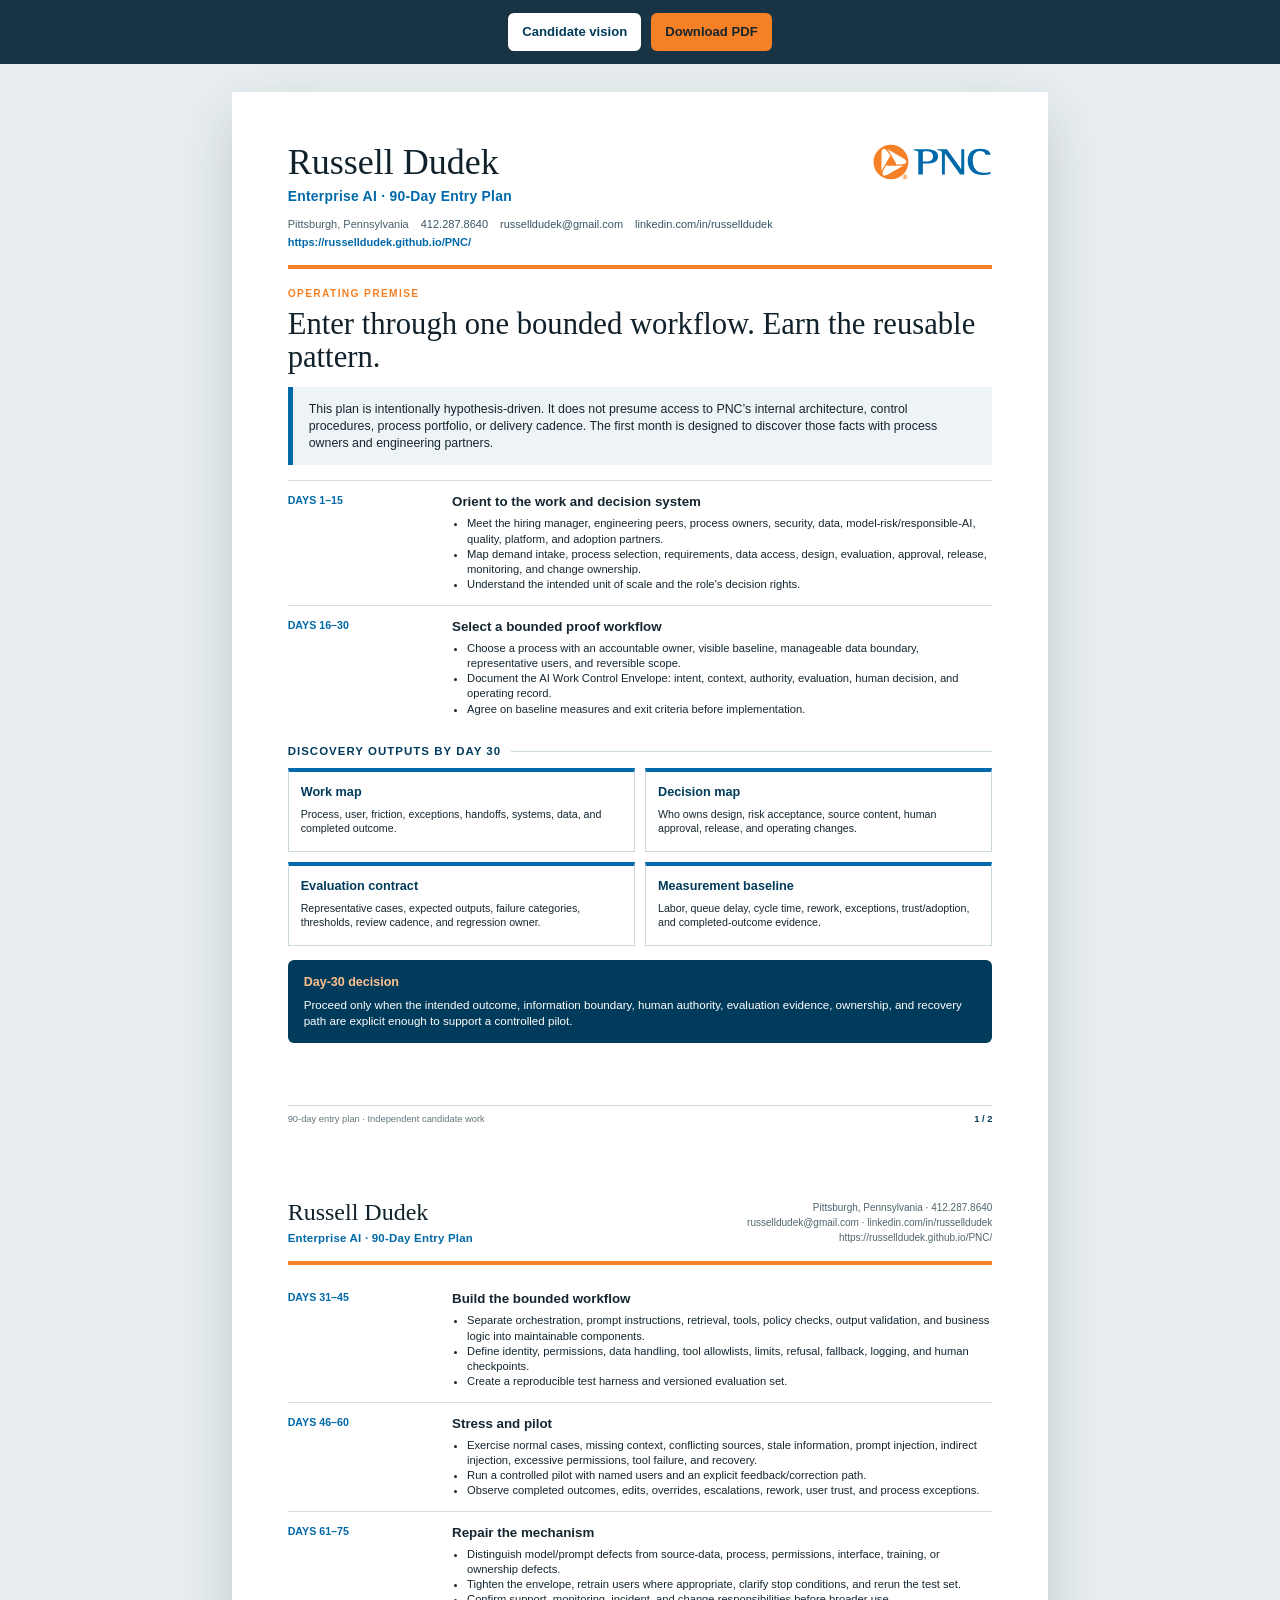
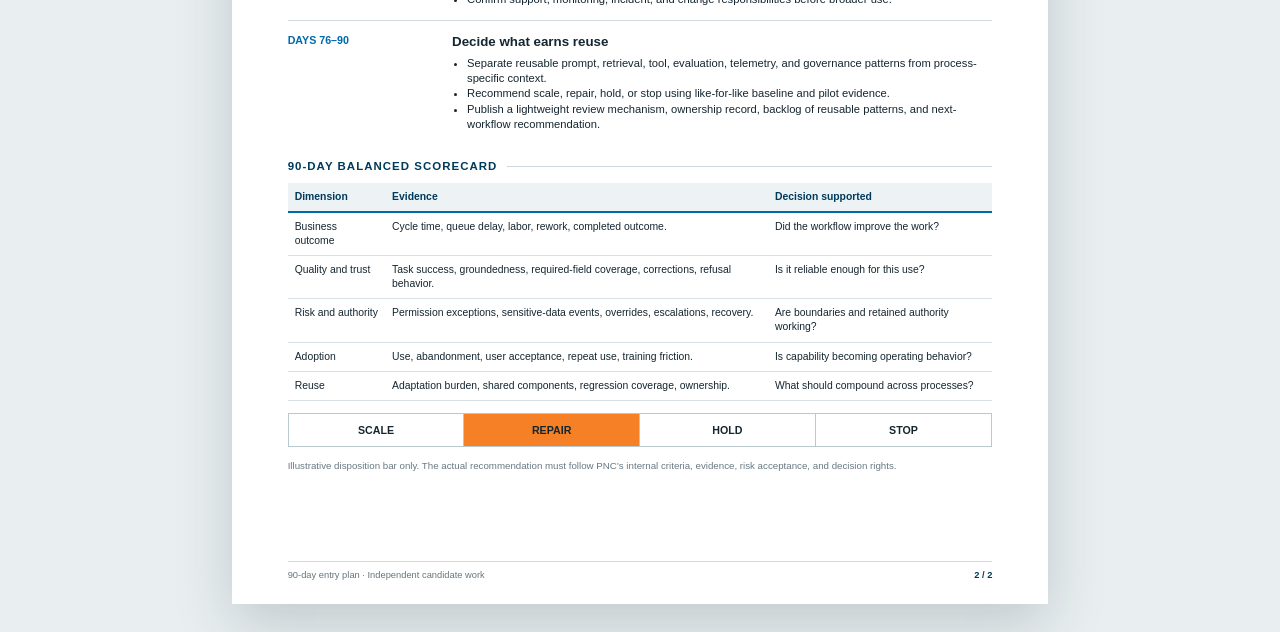
==== 90-day-plan.html @ 64755a2e "Publish complete PNC candidate campaign" ====
<!doctype html><html lang="en"><head><meta charset="utf-8"><meta name="viewport" content="width=device-width,initial-scale=1"><meta name="description" content="Independent PNC candidate document by Russell Dudek."><title>Russell Dudek | PNC 90-Day Plan</title><link rel="stylesheet" href="documents.css"></head><body><nav class="doc-actions" aria-label="Document actions"><a href="index.html">Candidate vision</a><a class="primary" href="docs/Russell-Dudek-PNC-90-Day-Plan.pdf" download>Download PDF</a></nav>
<main class="document">
<section class="page"><header class="doc-header"><div><h1 class="doc-name">Russell Dudek</h1><p class="doc-role">Enterprise AI · 90-Day Entry Plan</p><div class="contact-line"><span>Pittsburgh, Pennsylvania</span><a href="tel:+14122878640">412.287.8640</a><a href="mailto:russelldudek@gmail.com">russelldudek@gmail.com</a><a href="https://www.linkedin.com/in/russelldudek">linkedin.com/in/russelldudek</a><a class="vision-url" href="https://russelldudek.github.io/PNC/">https://russelldudek.github.io/PNC/</a></div></div><img class="doc-logo" src="assets/brand/pnc-logo.svg" alt="PNC"></header>
<p class="doc-kicker">Operating premise</p><h2 class="doc-title">Enter through one bounded workflow. Earn the reusable pattern.</h2>
<div class="summary-box">This plan is intentionally hypothesis-driven. It does not presume access to PNC’s internal architecture, control procedures, process portfolio, or delivery cadence. The first month is designed to discover those facts with process owners and engineering partners.</div>
<div class="phase-row"><div class="phase-badge">DAYS 1–15</div><div><h3>Orient to the work and decision system</h3><ul><li>Meet the hiring manager, engineering peers, process owners, security, data, model-risk/responsible-AI, quality, platform, and adoption partners.</li><li>Map demand intake, process selection, requirements, data access, design, evaluation, approval, release, monitoring, and change ownership.</li><li>Understand the intended unit of scale and the role’s decision rights.</li></ul></div></div>
<div class="phase-row"><div class="phase-badge">DAYS 16–30</div><div><h3>Select a bounded proof workflow</h3><ul><li>Choose a process with an accountable owner, visible baseline, manageable data boundary, representative users, and reversible scope.</li><li>Document the AI Work Control Envelope: intent, context, authority, evaluation, human decision, and operating record.</li><li>Agree on baseline measures and exit criteria before implementation.</li></ul></div></div>
<h2 class="section-title">Discovery outputs by day 30</h2>
<div class="review-grid"><div class="review-card"><h3>Work map</h3><p>Process, user, friction, exceptions, handoffs, systems, data, and completed outcome.</p></div><div class="review-card"><h3>Decision map</h3><p>Who owns design, risk acceptance, source content, human approval, release, and operating changes.</p></div><div class="review-card"><h3>Evaluation contract</h3><p>Representative cases, expected outputs, failure categories, thresholds, review cadence, and regression owner.</p></div><div class="review-card"><h3>Measurement baseline</h3><p>Labor, queue delay, cycle time, rework, exceptions, trust/adoption, and completed-outcome evidence.</p></div></div>
<div class="callout"><h3>Day-30 decision</h3><p>Proceed only when the intended outcome, information boundary, human authority, evaluation evidence, ownership, and recovery path are explicit enough to support a controlled pilot.</p></div>
<footer class="page-footer"><span>90-day entry plan · Independent candidate work</span><span class="page-number">1 / 2</span></footer></section>
<section class="page continuation"><header class="doc-header"><div><h1 class="doc-name">Russell Dudek</h1><p class="doc-role">Enterprise AI · 90-Day Entry Plan</p></div><div class="mini-contact">Pittsburgh, Pennsylvania · 412.287.8640<br>russelldudek@gmail.com · linkedin.com/in/russelldudek<br>https://russelldudek.github.io/PNC/</div></header>
<div class="phase-row"><div class="phase-badge">DAYS 31–45</div><div><h3>Build the bounded workflow</h3><ul><li>Separate orchestration, prompt instructions, retrieval, tools, policy checks, output validation, and business logic into maintainable components.</li><li>Define identity, permissions, data handling, tool allowlists, limits, refusal, fallback, logging, and human checkpoints.</li><li>Create a reproducible test harness and versioned evaluation set.</li></ul></div></div>
<div class="phase-row"><div class="phase-badge">DAYS 46–60</div><div><h3>Stress and pilot</h3><ul><li>Exercise normal cases, missing context, conflicting sources, stale information, prompt injection, indirect injection, excessive permissions, tool failure, and recovery.</li><li>Run a controlled pilot with named users and an explicit feedback/correction path.</li><li>Observe completed outcomes, edits, overrides, escalations, rework, user trust, and process exceptions.</li></ul></div></div>
<div class="phase-row"><div class="phase-badge">DAYS 61–75</div><div><h3>Repair the mechanism</h3><ul><li>Distinguish model/prompt defects from source-data, process, permissions, interface, training, or ownership defects.</li><li>Tighten the envelope, retrain users where appropriate, clarify stop conditions, and rerun the test set.</li><li>Confirm support, monitoring, incident, and change responsibilities before broader use.</li></ul></div></div>
<div class="phase-row"><div class="phase-badge">DAYS 76–90</div><div><h3>Decide what earns reuse</h3><ul><li>Separate reusable prompt, retrieval, tool, evaluation, telemetry, and governance patterns from process-specific context.</li><li>Recommend scale, repair, hold, or stop using like-for-like baseline and pilot evidence.</li><li>Publish a lightweight review mechanism, ownership record, backlog of reusable patterns, and next-workflow recommendation.</li></ul></div></div>
<h2 class="section-title">90-day balanced scorecard</h2>
<table class="matrix"><tr><th>Dimension</th><th>Evidence</th><th>Decision supported</th></tr><tr><td>Business outcome</td><td>Cycle time, queue delay, labor, rework, completed outcome.</td><td>Did the workflow improve the work?</td></tr><tr><td>Quality and trust</td><td>Task success, groundedness, required-field coverage, corrections, refusal behavior.</td><td>Is it reliable enough for this use?</td></tr><tr><td>Risk and authority</td><td>Permission exceptions, sensitive-data events, overrides, escalations, recovery.</td><td>Are boundaries and retained authority working?</td></tr><tr><td>Adoption</td><td>Use, abandonment, user acceptance, repeat use, training friction.</td><td>Is capability becoming operating behavior?</td></tr><tr><td>Reuse</td><td>Adaptation burden, shared components, regression coverage, ownership.</td><td>What should compound across processes?</td></tr></table>
<div class="decision-bar"><div>SCALE</div><div class="active">REPAIR</div><div>HOLD</div><div>STOP</div></div><p class="public-note">Illustrative disposition bar only. The actual recommendation must follow PNC’s internal criteria, evidence, risk acceptance, and decision rights.</p>
<footer class="page-footer"><span>90-day entry plan · Independent candidate work</span><span class="page-number">2 / 2</span></footer></section></main></body></html>
---- documents.css ----
@import url('./brand-tokens.css');
*{box-sizing:border-box}html,body{margin:0;padding:0}body{background:#e9eff1;color:#152630;font-family:"Aptos","Segoe UI","Helvetica Neue",sans-serif;line-height:1.36}.doc-actions{position:sticky;top:0;z-index:20;display:flex;justify-content:center;gap:10px;flex-wrap:wrap;padding:13px;background:rgba(11,41,57,.94);backdrop-filter:blur(10px)}.doc-actions a{padding:10px 14px;border-radius:6px;background:#fff;color:#003b5c;font-weight:800;font-size:.82rem;text-decoration:none}.doc-actions .primary{background:#f58025;color:#17242b}.document{width:8.5in;margin:28px auto;background:#fff;box-shadow:0 20px 55px rgba(16,33,43,.18)}.page{position:relative;min-height:11in;padding:.54in .58in .48in;background:#fff;break-after:page}.page:last-child{break-after:auto}.doc-header{display:grid;grid-template-columns:1fr auto;gap:20px;align-items:start;border-bottom:4px solid #f58025;padding-bottom:15px;margin-bottom:18px}.doc-name{font-family:Georgia,"Times New Roman",serif;font-size:27pt;line-height:1;margin:0;color:#10212b;font-weight:500}.doc-role{margin:7px 0 0;color:#0069aa;font-size:10.4pt;font-weight:800;letter-spacing:.02em}.doc-logo{width:1.25in;height:auto;object-fit:contain}.contact-line{display:flex;flex-wrap:wrap;gap:4px 12px;margin:11px 0 0;color:#4a5d66;font-size:8.25pt}.contact-line a{color:#365661;text-decoration:none}.vision-url{font-weight:800;color:#0069aa!important}.doc-kicker{margin:0 0 7px;color:#f58025;font-size:7.7pt;font-weight:900;letter-spacing:.13em;text-transform:uppercase}.doc-title{font-family:Georgia,"Times New Roman",serif;font-size:23pt;line-height:1.05;margin:0 0 14px;font-weight:500;color:#10212b}.doc-deck{margin:0 0 16px;font-size:10pt;color:#41555f}.summary-box{padding:14px 16px;background:#eef4f6;border-left:5px solid #0069aa;margin:0 0 15px;font-size:9.3pt}.summary-box strong{color:#003b5c}.two-col{display:grid;grid-template-columns:1fr 1fr;gap:18px}.sidebar-grid{display:grid;grid-template-columns:1.58fr .72fr;gap:20px}.section-title{display:flex;align-items:center;gap:10px;margin:15px 0 8px;color:#003b5c;font-size:8.6pt;font-weight:900;letter-spacing:.09em;text-transform:uppercase}.section-title::after{content:"";height:1px;background:#cbd9de;flex:1}.experience{break-inside:avoid;margin:0 0 12px}.experience-head{display:flex;justify-content:space-between;gap:14px;align-items:baseline}.experience h3{margin:0;font-size:10.4pt}.experience .date{color:#64757d;font-size:8pt;white-space:nowrap}.experience .title{margin:2px 0 5px;color:#0069aa;font-size:8.7pt;font-weight:800}.experience ul,.compact-list{margin:0;padding-left:15px}.experience li,.compact-list li{margin:3px 0;font-size:8.7pt}.tags{display:flex;flex-wrap:wrap;gap:6px}.tag{padding:4px 7px;border:1px solid #c7d6db;border-radius:4px;font-size:7.6pt;background:#fbfcfc}.side-card{break-inside:avoid;margin-bottom:11px;padding:12px;background:#f3f7f8;border-top:3px solid #f58025}.side-card h3{margin:0 0 7px;color:#003b5c;font-size:8.2pt;text-transform:uppercase;letter-spacing:.08em}.side-card p,.side-card li{font-size:8pt;margin:3px 0}.side-card ul{padding-left:14px;margin:0}.fact-grid{display:grid;grid-template-columns:repeat(3,1fr);gap:9px;margin:12px 0}.fact{padding:10px 11px;background:#f3f7f8;border-top:3px solid #0069aa}.fact b{display:block;color:#003b5c;font-size:8pt}.fact span{font-size:8.1pt;color:#51636b}.matrix{width:100%;border-collapse:collapse;font-size:7.8pt}.matrix th{text-align:left;color:#003b5c;background:#edf3f5;padding:7px;border-bottom:2px solid #0069aa}.matrix td{padding:7px;border-bottom:1px solid #d6e1e5;vertical-align:top}.phase-row{display:grid;grid-template-columns:.22fr .78fr;gap:12px;padding:12px 0;border-top:1px solid #d1dde1}.phase-row:first-of-type{border-top:0}.phase-badge{font-size:8pt;font-weight:900;color:#0069aa}.phase-row h3{font-size:10pt;margin:0 0 5px}.phase-row ul{margin:0;padding-left:15px;font-size:8.4pt}.question-list{counter-reset:q;list-style:none;padding:0;margin:0}.question-list li{counter-increment:q;position:relative;padding:9px 0 9px 32px;border-top:1px solid #d3dfe3;font-size:9pt}.question-list li::before{content:counter(q);position:absolute;left:0;top:8px;width:21px;height:21px;border-radius:50%;display:grid;place-items:center;background:#f58025;font-size:7.4pt;font-weight:900}.callout{padding:14px 16px;background:#003b5c;color:#fff;margin:14px 0;border-radius:6px}.callout h3{margin:0 0 6px;color:#ffc08e;font-size:9.4pt}.callout p{margin:0;font-size:8.7pt}.review-grid{display:grid;grid-template-columns:repeat(2,1fr);gap:10px}.review-card{padding:12px;border:1px solid #cbd9de;border-top:4px solid #0069aa;break-inside:avoid}.review-card h3{margin:0 0 6px;color:#003b5c;font-size:9.5pt}.review-card p,.review-card li{font-size:8pt;margin:3px 0}.review-card ul{margin:0;padding-left:14px}.worksheet-line{height:25px;border-bottom:1px solid #9fb1b9;margin:5px 0}.decision-bar{display:grid;grid-template-columns:repeat(4,1fr);margin:12px 0;border:1px solid #b9c9cf}.decision-bar div{padding:9px;text-align:center;border-right:1px solid #b9c9cf;font-size:8pt;font-weight:900}.decision-bar div:last-child{border:0}.decision-bar .active{background:#f58025}.source-note{margin-top:12px;font-size:7.1pt;color:#65767e}.page-footer{position:absolute;left:.58in;right:.58in;bottom:.23in;display:flex;justify-content:space-between;gap:18px;padding-top:7px;border-top:1px solid #ccd9de;color:#65767e;font-size:7pt}.page-footer a{color:#365661;text-decoration:none}.signature{margin-top:22px;font-family:Georgia,"Times New Roman",serif;font-size:17pt;color:#003b5c}.letter-body{font-family:Georgia,"Times New Roman",serif;font-size:10.5pt;line-height:1.48}.letter-body p{margin:0 0 12px}.address-block{font-size:9pt;margin:0 0 18px}.page.continuation .doc-header{margin-bottom:13px}.page.continuation .doc-name{font-size:18pt}.page.continuation .doc-role{font-size:8.6pt}.mini-contact{font-size:7.5pt;color:#52646d;text-align:right;line-height:1.5}.avoid-break{break-inside:avoid}.public-note{font-size:7.3pt;color:#687982}.page-number{font-weight:800;color:#003b5c}
@media(max-width:900px){body{background:#fff}.document{width:100%;margin:0;box-shadow:none}.page{min-height:0;padding:28px 22px 48px}.doc-header,.sidebar-grid,.two-col,.fact-grid,.review-grid{grid-template-columns:1fr}.doc-logo{width:110px}.page-footer{position:static;margin-top:24px}.mini-contact{text-align:left}.doc-actions{position:static}.experience-head{align-items:flex-start}.decision-bar{grid-template-columns:repeat(2,1fr)}}
@media(max-width:380px){.page{padding:22px 15px 40px}.doc-name{font-size:22pt}.contact-line{display:block}.contact-line span,.contact-line a{display:block;margin:3px 0}.doc-actions a{font-size:.72rem;padding:9px}}
@media print{@page{size:Letter;margin:0}body{background:#fff;-webkit-print-color-adjust:exact;print-color-adjust:exact}.doc-actions{display:none!important}.document{width:auto;margin:0;box-shadow:none}.page{width:8.5in;height:11in;min-height:11in;overflow:hidden;margin:0;padding:.54in .58in .48in;break-after:page}.page:last-child{break-after:auto}.page-footer{position:absolute}.no-print{display:none!important}}
.review-sheet .review-grid{grid-template-columns:repeat(3,1fr);gap:7px}.review-sheet .review-card{padding:8px}.review-sheet .review-card h3{font-size:8.4pt}.review-sheet .review-card p,.review-sheet .review-card li{font-size:7.1pt;line-height:1.25}.review-sheet .worksheet-line{height:18px;margin:3px 0}.review-page2 .matrix{font-size:7.2pt}.review-page2 .matrix th,.review-page2 .matrix td{padding:5px}.review-page2 .decision-bar{margin:8px 0}.review-page2 .callout{margin:9px 0;padding:10px 13px}
@media(max-width:900px){.review-sheet .review-grid{grid-template-columns:1fr}}
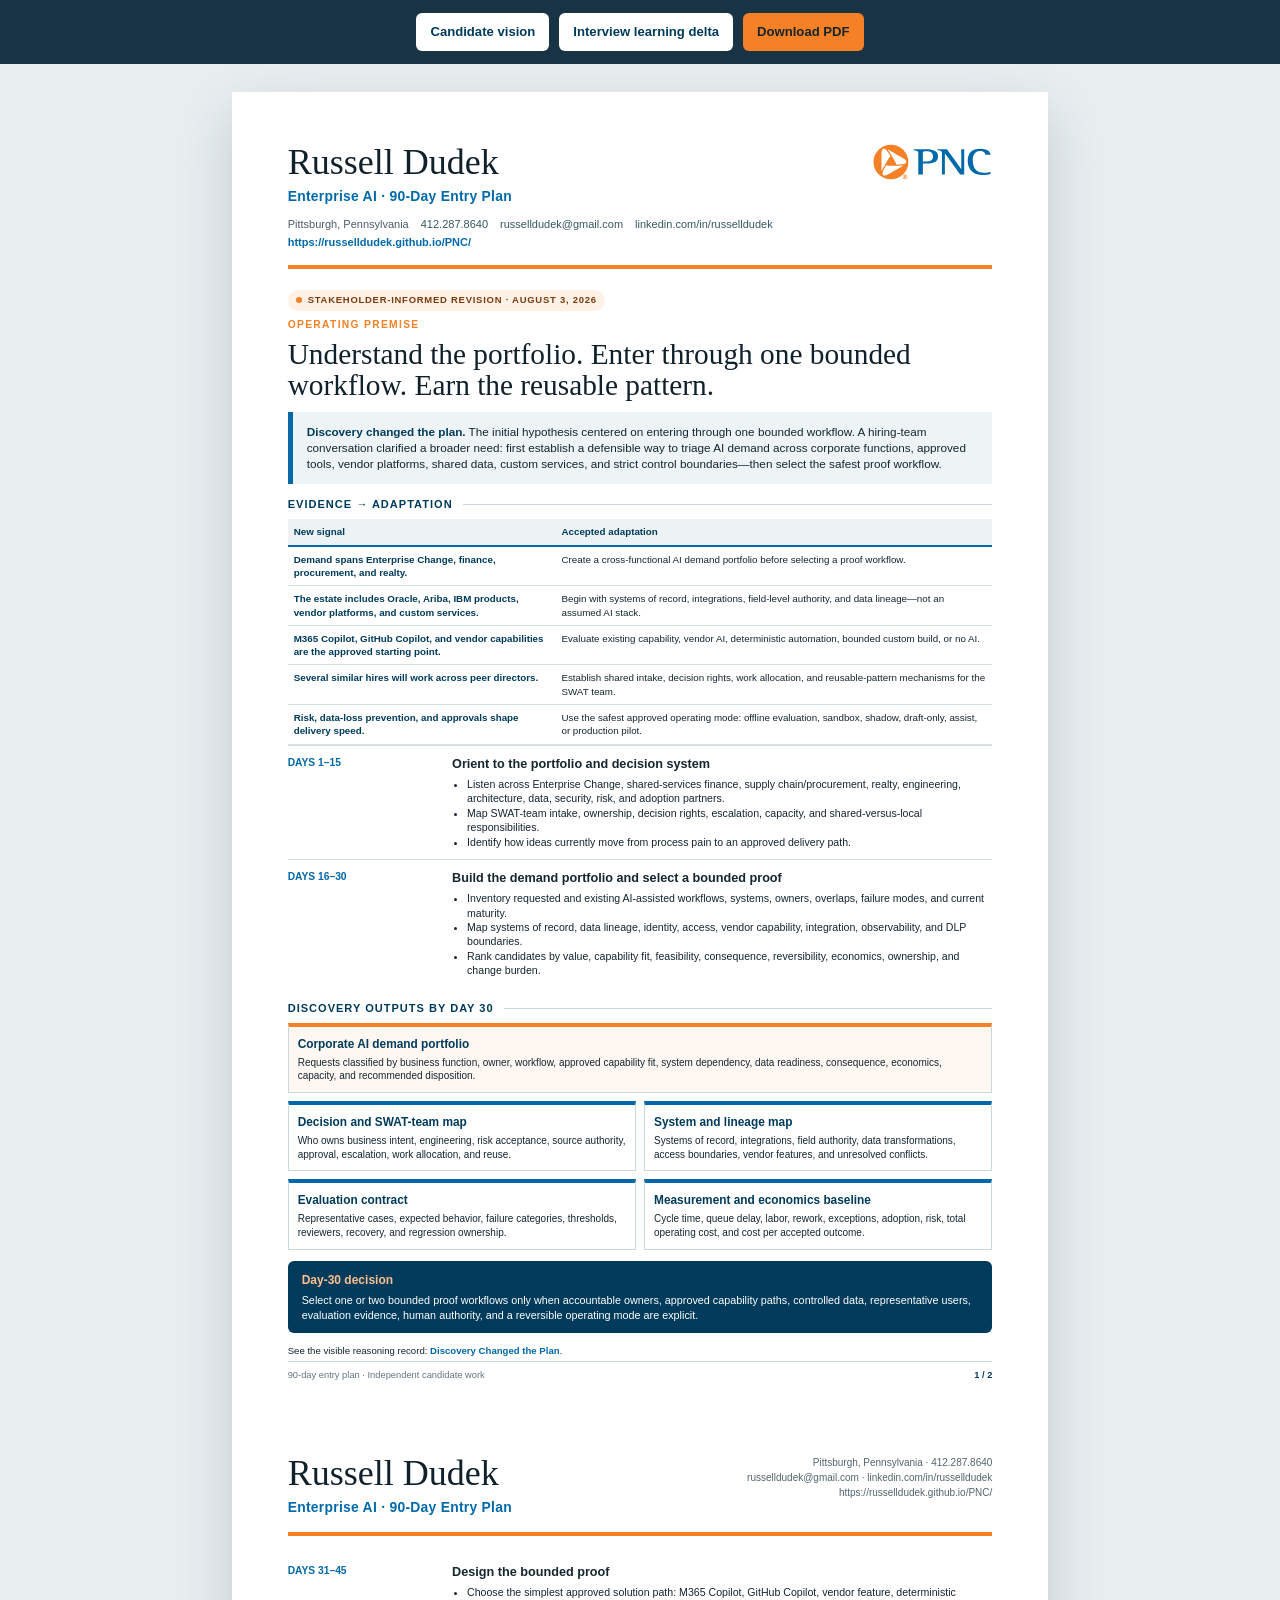
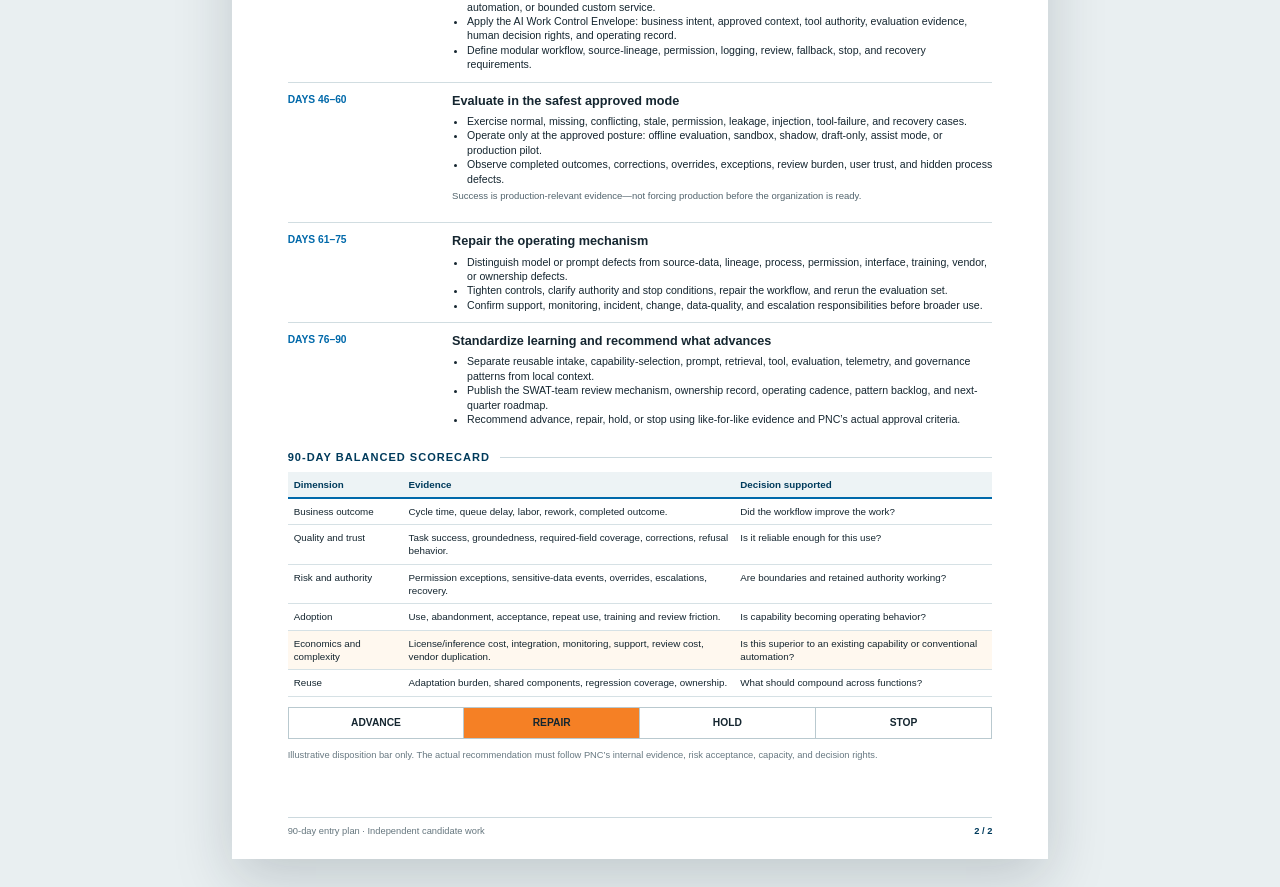
==== commit 2089a1a8: "Revise 90-day plan from interview learning" ====
--- a/90-day-plan.html
+++ b/90-day-plan.html
@@ -1,20 +1,23 @@
-<!doctype html><html lang="en"><head><meta charset="utf-8"><meta name="viewport" content="width=device-width,initial-scale=1"><meta name="description" content="Independent PNC candidate document by Russell Dudek."><title>Russell Dudek | PNC 90-Day Plan</title><link rel="stylesheet" href="documents.css"></head><body><nav class="doc-actions" aria-label="Document actions"><a href="index.html">Candidate vision</a><a class="primary" href="docs/Russell-Dudek-PNC-90-Day-Plan.pdf" download>Download PDF</a></nav>
+<!doctype html><html lang="en"><head><meta charset="utf-8"><meta name="viewport" content="width=device-width,initial-scale=1"><meta name="description" content="Independent PNC candidate document by Russell Dudek."><title>Russell Dudek | PNC 90-Day Plan</title><link rel="stylesheet" href="documents.css"></head><body><nav class="doc-actions" aria-label="Document actions"><a href="index.html">Candidate vision</a><a href="interview-learning-delta.html">Interview learning delta</a><a class="primary" href="docs/Russell-Dudek-PNC-90-Day-Plan.pdf" download>Download PDF</a></nav>
 <main class="document">
 <section class="page"><header class="doc-header"><div><h1 class="doc-name">Russell Dudek</h1><p class="doc-role">Enterprise AI · 90-Day Entry Plan</p><div class="contact-line"><span>Pittsburgh, Pennsylvania</span><a href="tel:+14122878640">412.287.8640</a><a href="mailto:russelldudek@gmail.com">russelldudek@gmail.com</a><a href="https://www.linkedin.com/in/russelldudek">linkedin.com/in/russelldudek</a><a class="vision-url" href="https://russelldudek.github.io/PNC/">https://russelldudek.github.io/PNC/</a></div></div><img class="doc-logo" src="assets/brand/pnc-logo.svg" alt="PNC"></header>
-<p class="doc-kicker">Operating premise</p><h2 class="doc-title">Enter through one bounded workflow. Earn the reusable pattern.</h2>
-<div class="summary-box">This plan is intentionally hypothesis-driven. It does not presume access to PNC’s internal architecture, control procedures, process portfolio, or delivery cadence. The first month is designed to discover those facts with process owners and engineering partners.</div>
-<div class="phase-row"><div class="phase-badge">DAYS 1–15</div><div><h3>Orient to the work and decision system</h3><ul><li>Meet the hiring manager, engineering peers, process owners, security, data, model-risk/responsible-AI, quality, platform, and adoption partners.</li><li>Map demand intake, process selection, requirements, data access, design, evaluation, approval, release, monitoring, and change ownership.</li><li>Understand the intended unit of scale and the role’s decision rights.</li></ul></div></div>
-<div class="phase-row"><div class="phase-badge">DAYS 16–30</div><div><h3>Select a bounded proof workflow</h3><ul><li>Choose a process with an accountable owner, visible baseline, manageable data boundary, representative users, and reversible scope.</li><li>Document the AI Work Control Envelope: intent, context, authority, evaluation, human decision, and operating record.</li><li>Agree on baseline measures and exit criteria before implementation.</li></ul></div></div>
+<div class="revision-label">Stakeholder-informed revision · August 3, 2026</div><p class="doc-kicker">Operating premise</p><h2 class="doc-title">Understand the portfolio. Enter through one bounded workflow. Earn the reusable pattern.</h2>
+<div class="summary-box"><strong>Discovery changed the plan.</strong> The initial hypothesis centered on entering through one bounded workflow. A hiring-team conversation clarified a broader need: first establish a defensible way to triage AI demand across corporate functions, approved tools, vendor platforms, shared data, custom services, and strict control boundaries—then select the safest proof workflow.</div>
+<h2 class="section-title">Evidence → adaptation</h2>
+<table class="matrix delta-table"><tr><th>New signal</th><th>Accepted adaptation</th></tr><tr><td>Demand spans Enterprise Change, finance, procurement, and realty.</td><td>Create a cross-functional AI demand portfolio before selecting a proof workflow.</td></tr><tr><td>The estate includes Oracle, Ariba, IBM products, vendor platforms, and custom services.</td><td>Begin with systems of record, integrations, field-level authority, and data lineage—not an assumed AI stack.</td></tr><tr><td>M365 Copilot, GitHub Copilot, and vendor capabilities are the approved starting point.</td><td>Evaluate existing capability, vendor AI, deterministic automation, bounded custom build, or no AI.</td></tr><tr><td>Several similar hires will work across peer directors.</td><td>Establish shared intake, decision rights, work allocation, and reusable-pattern mechanisms for the SWAT team.</td></tr><tr><td>Risk, data-loss prevention, and approvals shape delivery speed.</td><td>Use the safest approved operating mode: offline evaluation, sandbox, shadow, draft-only, assist, or production pilot.</td></tr></table>
+<div class="phase-row"><div class="phase-badge">DAYS 1–15</div><div><h3>Orient to the portfolio and decision system</h3><ul><li>Listen across Enterprise Change, shared-services finance, supply chain/procurement, realty, engineering, architecture, data, security, risk, and adoption partners.</li><li>Map SWAT-team intake, ownership, decision rights, escalation, capacity, and shared-versus-local responsibilities.</li><li>Identify how ideas currently move from process pain to an approved delivery path.</li></ul></div></div>
+<div class="phase-row"><div class="phase-badge">DAYS 16–30</div><div><h3>Build the demand portfolio and select a bounded proof</h3><ul><li>Inventory requested and existing AI-assisted workflows, systems, owners, overlaps, failure modes, and current maturity.</li><li>Map systems of record, data lineage, identity, access, vendor capability, integration, observability, and DLP boundaries.</li><li>Rank candidates by value, capability fit, feasibility, consequence, reversibility, economics, ownership, and change burden.</li></ul></div></div>
 <h2 class="section-title">Discovery outputs by day 30</h2>
-<div class="review-grid"><div class="review-card"><h3>Work map</h3><p>Process, user, friction, exceptions, handoffs, systems, data, and completed outcome.</p></div><div class="review-card"><h3>Decision map</h3><p>Who owns design, risk acceptance, source content, human approval, release, and operating changes.</p></div><div class="review-card"><h3>Evaluation contract</h3><p>Representative cases, expected outputs, failure categories, thresholds, review cadence, and regression owner.</p></div><div class="review-card"><h3>Measurement baseline</h3><p>Labor, queue delay, cycle time, rework, exceptions, trust/adoption, and completed-outcome evidence.</p></div></div>
-<div class="callout"><h3>Day-30 decision</h3><p>Proceed only when the intended outcome, information boundary, human authority, evaluation evidence, ownership, and recovery path are explicit enough to support a controlled pilot.</p></div>
+<div class="review-grid"><div class="review-card featured"><h3>Corporate AI demand portfolio</h3><p>Requests classified by business function, owner, workflow, approved capability fit, system dependency, data readiness, consequence, economics, capacity, and recommended disposition.</p></div><div class="review-card"><h3>Decision and SWAT-team map</h3><p>Who owns business intent, engineering, risk acceptance, source authority, approval, escalation, work allocation, and reuse.</p></div><div class="review-card"><h3>System and lineage map</h3><p>Systems of record, integrations, field authority, data transformations, access boundaries, vendor features, and unresolved conflicts.</p></div><div class="review-card"><h3>Evaluation contract</h3><p>Representative cases, expected behavior, failure categories, thresholds, reviewers, recovery, and regression ownership.</p></div><div class="review-card"><h3>Measurement and economics baseline</h3><p>Cycle time, queue delay, labor, rework, exceptions, adoption, risk, total operating cost, and cost per accepted outcome.</p></div></div>
+<div class="callout"><h3>Day-30 decision</h3><p>Select one or two bounded proof workflows only when accountable owners, approved capability paths, controlled data, representative users, evaluation evidence, human authority, and a reversible operating mode are explicit.</p></div>
+<p class="link-note">See the visible reasoning record: <a href="interview-learning-delta.html">Discovery Changed the Plan</a>.</p>
 <footer class="page-footer"><span>90-day entry plan · Independent candidate work</span><span class="page-number">1 / 2</span></footer></section>
 <section class="page continuation"><header class="doc-header"><div><h1 class="doc-name">Russell Dudek</h1><p class="doc-role">Enterprise AI · 90-Day Entry Plan</p></div><div class="mini-contact">Pittsburgh, Pennsylvania · 412.287.8640<br>russelldudek@gmail.com · linkedin.com/in/russelldudek<br>https://russelldudek.github.io/PNC/</div></header>
-<div class="phase-row"><div class="phase-badge">DAYS 31–45</div><div><h3>Build the bounded workflow</h3><ul><li>Separate orchestration, prompt instructions, retrieval, tools, policy checks, output validation, and business logic into maintainable components.</li><li>Define identity, permissions, data handling, tool allowlists, limits, refusal, fallback, logging, and human checkpoints.</li><li>Create a reproducible test harness and versioned evaluation set.</li></ul></div></div>
-<div class="phase-row"><div class="phase-badge">DAYS 46–60</div><div><h3>Stress and pilot</h3><ul><li>Exercise normal cases, missing context, conflicting sources, stale information, prompt injection, indirect injection, excessive permissions, tool failure, and recovery.</li><li>Run a controlled pilot with named users and an explicit feedback/correction path.</li><li>Observe completed outcomes, edits, overrides, escalations, rework, user trust, and process exceptions.</li></ul></div></div>
-<div class="phase-row"><div class="phase-badge">DAYS 61–75</div><div><h3>Repair the mechanism</h3><ul><li>Distinguish model/prompt defects from source-data, process, permissions, interface, training, or ownership defects.</li><li>Tighten the envelope, retrain users where appropriate, clarify stop conditions, and rerun the test set.</li><li>Confirm support, monitoring, incident, and change responsibilities before broader use.</li></ul></div></div>
-<div class="phase-row"><div class="phase-badge">DAYS 76–90</div><div><h3>Decide what earns reuse</h3><ul><li>Separate reusable prompt, retrieval, tool, evaluation, telemetry, and governance patterns from process-specific context.</li><li>Recommend scale, repair, hold, or stop using like-for-like baseline and pilot evidence.</li><li>Publish a lightweight review mechanism, ownership record, backlog of reusable patterns, and next-workflow recommendation.</li></ul></div></div>
+<div class="phase-row"><div class="phase-badge">DAYS 31–45</div><div><h3>Design the bounded proof</h3><ul><li>Choose the simplest approved solution path: M365 Copilot, GitHub Copilot, vendor feature, deterministic automation, or bounded custom service.</li><li>Apply the AI Work Control Envelope: business intent, approved context, tool authority, evaluation evidence, human decision rights, and operating record.</li><li>Define modular workflow, source-lineage, permission, logging, review, fallback, stop, and recovery requirements.</li></ul></div></div>
+<div class="phase-row"><div class="phase-badge">DAYS 46–60</div><div><h3>Evaluate in the safest approved mode</h3><ul><li>Exercise normal, missing, conflicting, stale, permission, leakage, injection, tool-failure, and recovery cases.</li><li>Operate only at the approved posture: offline evaluation, sandbox, shadow, draft-only, assist mode, or production pilot.</li><li>Observe completed outcomes, corrections, overrides, exceptions, review burden, user trust, and hidden process defects.</li></ul><p class="mode-line">Success is production-relevant evidence—not forcing production before the organization is ready.</p></div></div>
+<div class="phase-row"><div class="phase-badge">DAYS 61–75</div><div><h3>Repair the operating mechanism</h3><ul><li>Distinguish model or prompt defects from source-data, lineage, process, permission, interface, training, vendor, or ownership defects.</li><li>Tighten controls, clarify authority and stop conditions, repair the workflow, and rerun the evaluation set.</li><li>Confirm support, monitoring, incident, change, data-quality, and escalation responsibilities before broader use.</li></ul></div></div>
+<div class="phase-row"><div class="phase-badge">DAYS 76–90</div><div><h3>Standardize learning and recommend what advances</h3><ul><li>Separate reusable intake, capability-selection, prompt, retrieval, tool, evaluation, telemetry, and governance patterns from local context.</li><li>Publish the SWAT-team review mechanism, ownership record, operating cadence, pattern backlog, and next-quarter roadmap.</li><li>Recommend advance, repair, hold, or stop using like-for-like evidence and PNC’s actual approval criteria.</li></ul></div></div>
 <h2 class="section-title">90-day balanced scorecard</h2>
-<table class="matrix"><tr><th>Dimension</th><th>Evidence</th><th>Decision supported</th></tr><tr><td>Business outcome</td><td>Cycle time, queue delay, labor, rework, completed outcome.</td><td>Did the workflow improve the work?</td></tr><tr><td>Quality and trust</td><td>Task success, groundedness, required-field coverage, corrections, refusal behavior.</td><td>Is it reliable enough for this use?</td></tr><tr><td>Risk and authority</td><td>Permission exceptions, sensitive-data events, overrides, escalations, recovery.</td><td>Are boundaries and retained authority working?</td></tr><tr><td>Adoption</td><td>Use, abandonment, user acceptance, repeat use, training friction.</td><td>Is capability becoming operating behavior?</td></tr><tr><td>Reuse</td><td>Adaptation burden, shared components, regression coverage, ownership.</td><td>What should compound across processes?</td></tr></table>
-<div class="decision-bar"><div>SCALE</div><div class="active">REPAIR</div><div>HOLD</div><div>STOP</div></div><p class="public-note">Illustrative disposition bar only. The actual recommendation must follow PNC’s internal criteria, evidence, risk acceptance, and decision rights.</p>
-<footer class="page-footer"><span>90-day entry plan · Independent candidate work</span><span class="page-number">2 / 2</span></footer></section></main></body></html>+<table class="matrix"><tr><th>Dimension</th><th>Evidence</th><th>Decision supported</th></tr><tr><td>Business outcome</td><td>Cycle time, queue delay, labor, rework, completed outcome.</td><td>Did the workflow improve the work?</td></tr><tr><td>Quality and trust</td><td>Task success, groundedness, required-field coverage, corrections, refusal behavior.</td><td>Is it reliable enough for this use?</td></tr><tr><td>Risk and authority</td><td>Permission exceptions, sensitive-data events, overrides, escalations, recovery.</td><td>Are boundaries and retained authority working?</td></tr><tr><td>Adoption</td><td>Use, abandonment, acceptance, repeat use, training and review friction.</td><td>Is capability becoming operating behavior?</td></tr><tr class="economics-row"><td>Economics and complexity</td><td>License/inference cost, integration, monitoring, support, review cost, vendor duplication.</td><td>Is this superior to an existing capability or conventional automation?</td></tr><tr><td>Reuse</td><td>Adaptation burden, shared components, regression coverage, ownership.</td><td>What should compound across functions?</td></tr></table>
+<div class="decision-bar"><div>ADVANCE</div><div class="active">REPAIR</div><div>HOLD</div><div>STOP</div></div><p class="public-note">Illustrative disposition bar only. The actual recommendation must follow PNC’s internal evidence, risk acceptance, capacity, and decision rights.</p>
+<footer class="page-footer"><span>90-day entry plan · Independent candidate work</span><span class="page-number">2 / 2</span></footer></section></main></body></html>
--- a/documents.css
+++ b/documents.css
@@ -1,7 +1,5 @@
 @import url('./brand-tokens.css');
-*{box-sizing:border-box}html,body{margin:0;padding:0}body{background:#e9eff1;color:#152630;font-family:"Aptos","Segoe UI","Helvetica Neue",sans-serif;line-height:1.36}.doc-actions{position:sticky;top:0;z-index:20;display:flex;justify-content:center;gap:10px;flex-wrap:wrap;padding:13px;background:rgba(11,41,57,.94);backdrop-filter:blur(10px)}.doc-actions a{padding:10px 14px;border-radius:6px;background:#fff;color:#003b5c;font-weight:800;font-size:.82rem;text-decoration:none}.doc-actions .primary{background:#f58025;color:#17242b}.document{width:8.5in;margin:28px auto;background:#fff;box-shadow:0 20px 55px rgba(16,33,43,.18)}.page{position:relative;min-height:11in;padding:.54in .58in .48in;background:#fff;break-after:page}.page:last-child{break-after:auto}.doc-header{display:grid;grid-template-columns:1fr auto;gap:20px;align-items:start;border-bottom:4px solid #f58025;padding-bottom:15px;margin-bottom:18px}.doc-name{font-family:Georgia,"Times New Roman",serif;font-size:27pt;line-height:1;margin:0;color:#10212b;font-weight:500}.doc-role{margin:7px 0 0;color:#0069aa;font-size:10.4pt;font-weight:800;letter-spacing:.02em}.doc-logo{width:1.25in;height:auto;object-fit:contain}.contact-line{display:flex;flex-wrap:wrap;gap:4px 12px;margin:11px 0 0;color:#4a5d66;font-size:8.25pt}.contact-line a{color:#365661;text-decoration:none}.vision-url{font-weight:800;color:#0069aa!important}.doc-kicker{margin:0 0 7px;color:#f58025;font-size:7.7pt;font-weight:900;letter-spacing:.13em;text-transform:uppercase}.doc-title{font-family:Georgia,"Times New Roman",serif;font-size:23pt;line-height:1.05;margin:0 0 14px;font-weight:500;color:#10212b}.doc-deck{margin:0 0 16px;font-size:10pt;color:#41555f}.summary-box{padding:14px 16px;background:#eef4f6;border-left:5px solid #0069aa;margin:0 0 15px;font-size:9.3pt}.summary-box strong{color:#003b5c}.two-col{display:grid;grid-template-columns:1fr 1fr;gap:18px}.sidebar-grid{display:grid;grid-template-columns:1.58fr .72fr;gap:20px}.section-title{display:flex;align-items:center;gap:10px;margin:15px 0 8px;color:#003b5c;font-size:8.6pt;font-weight:900;letter-spacing:.09em;text-transform:uppercase}.section-title::after{content:"";height:1px;background:#cbd9de;flex:1}.experience{break-inside:avoid;margin:0 0 12px}.experience-head{display:flex;justify-content:space-between;gap:14px;align-items:baseline}.experience h3{margin:0;font-size:10.4pt}.experience .date{color:#64757d;font-size:8pt;white-space:nowrap}.experience .title{margin:2px 0 5px;color:#0069aa;font-size:8.7pt;font-weight:800}.experience ul,.compact-list{margin:0;padding-left:15px}.experience li,.compact-list li{margin:3px 0;font-size:8.7pt}.tags{display:flex;flex-wrap:wrap;gap:6px}.tag{padding:4px 7px;border:1px solid #c7d6db;border-radius:4px;font-size:7.6pt;background:#fbfcfc}.side-card{break-inside:avoid;margin-bottom:11px;padding:12px;background:#f3f7f8;border-top:3px solid #f58025}.side-card h3{margin:0 0 7px;color:#003b5c;font-size:8.2pt;text-transform:uppercase;letter-spacing:.08em}.side-card p,.side-card li{font-size:8pt;margin:3px 0}.side-card ul{padding-left:14px;margin:0}.fact-grid{display:grid;grid-template-columns:repeat(3,1fr);gap:9px;margin:12px 0}.fact{padding:10px 11px;background:#f3f7f8;border-top:3px solid #0069aa}.fact b{display:block;color:#003b5c;font-size:8pt}.fact span{font-size:8.1pt;color:#51636b}.matrix{width:100%;border-collapse:collapse;font-size:7.8pt}.matrix th{text-align:left;color:#003b5c;background:#edf3f5;padding:7px;border-bottom:2px solid #0069aa}.matrix td{padding:7px;border-bottom:1px solid #d6e1e5;vertical-align:top}.phase-row{display:grid;grid-template-columns:.22fr .78fr;gap:12px;padding:12px 0;border-top:1px solid #d1dde1}.phase-row:first-of-type{border-top:0}.phase-badge{font-size:8pt;font-weight:900;color:#0069aa}.phase-row h3{font-size:10pt;margin:0 0 5px}.phase-row ul{margin:0;padding-left:15px;font-size:8.4pt}.question-list{counter-reset:q;list-style:none;padding:0;margin:0}.question-list li{counter-increment:q;position:relative;padding:9px 0 9px 32px;border-top:1px solid #d3dfe3;font-size:9pt}.question-list li::before{content:counter(q);position:absolute;left:0;top:8px;width:21px;height:21px;border-radius:50%;display:grid;place-items:center;background:#f58025;font-size:7.4pt;font-weight:900}.callout{padding:14px 16px;background:#003b5c;color:#fff;margin:14px 0;border-radius:6px}.callout h3{margin:0 0 6px;color:#ffc08e;font-size:9.4pt}.callout p{margin:0;font-size:8.7pt}.review-grid{display:grid;grid-template-columns:repeat(2,1fr);gap:10px}.review-card{padding:12px;border:1px solid #cbd9de;border-top:4px solid #0069aa;break-inside:avoid}.review-card h3{margin:0 0 6px;color:#003b5c;font-size:9.5pt}.review-card p,.review-card li{font-size:8pt;margin:3px 0}.review-card ul{margin:0;padding-left:14px}.worksheet-line{height:25px;border-bottom:1px solid #9fb1b9;margin:5px 0}.decision-bar{display:grid;grid-template-columns:repeat(4,1fr);margin:12px 0;border:1px solid #b9c9cf}.decision-bar div{padding:9px;text-align:center;border-right:1px solid #b9c9cf;font-size:8pt;font-weight:900}.decision-bar div:last-child{border:0}.decision-bar .active{background:#f58025}.source-note{margin-top:12px;font-size:7.1pt;color:#65767e}.page-footer{position:absolute;left:.58in;right:.58in;bottom:.23in;display:flex;justify-content:space-between;gap:18px;padding-top:7px;border-top:1px solid #ccd9de;color:#65767e;font-size:7pt}.page-footer a{color:#365661;text-decoration:none}.signature{margin-top:22px;font-family:Georgia,"Times New Roman",serif;font-size:17pt;color:#003b5c}.letter-body{font-family:Georgia,"Times New Roman",serif;font-size:10.5pt;line-height:1.48}.letter-body p{margin:0 0 12px}.address-block{font-size:9pt;margin:0 0 18px}.page.continuation .doc-header{margin-bottom:13px}.page.continuation .doc-name{font-size:18pt}.page.continuation .doc-role{font-size:8.6pt}.mini-contact{font-size:7.5pt;color:#52646d;text-align:right;line-height:1.5}.avoid-break{break-inside:avoid}.public-note{font-size:7.3pt;color:#687982}.page-number{font-weight:800;color:#003b5c}
-@media(max-width:900px){body{background:#fff}.document{width:100%;margin:0;box-shadow:none}.page{min-height:0;padding:28px 22px 48px}.doc-header,.sidebar-grid,.two-col,.fact-grid,.review-grid{grid-template-columns:1fr}.doc-logo{width:110px}.page-footer{position:static;margin-top:24px}.mini-contact{text-align:left}.doc-actions{position:static}.experience-head{align-items:flex-start}.decision-bar{grid-template-columns:repeat(2,1fr)}}
+*{box-sizing:border-box}html,body{margin:0;padding:0}body{background:#e9eff1;color:#152630;font-family:"Aptos","Segoe UI","Helvetica Neue",sans-serif;line-height:1.36}.doc-actions{position:sticky;top:0;z-index:20;display:flex;justify-content:center;gap:10px;flex-wrap:wrap;padding:13px;background:rgba(11,41,57,.94);backdrop-filter:blur(10px)}.doc-actions a{padding:10px 14px;border-radius:6px;background:#fff;color:#003b5c;font-weight:800;font-size:.82rem;text-decoration:none}.doc-actions .primary{background:#f58025;color:#17242b}.document{width:8.5in;margin:28px auto;background:#fff;box-shadow:0 20px 55px rgba(16,33,43,.18)}.page{position:relative;min-height:11in;padding:.54in .58in .48in;background:#fff;break-after:page}.page:last-child{break-after:auto}.doc-header{display:grid;grid-template-columns:1fr auto;gap:20px;align-items:start;border-bottom:4px solid #f58025;padding-bottom:15px;margin-bottom:18px}.doc-name{font-family:Georgia,"Times New Roman",serif;font-size:27pt;line-height:1;margin:0;color:#10212b;font-weight:500}.doc-role{margin:7px 0 0;color:#0069aa;font-size:10.4pt;font-weight:800;letter-spacing:.02em}.doc-logo{width:1.25in;height:auto;object-fit:contain}.contact-line{display:flex;flex-wrap:wrap;gap:4px 12px;margin:11px 0 0;color:#4a5d66;font-size:8.25pt}.contact-line a{color:#365661;text-decoration:none}.vision-url{font-weight:800;color:#0069aa!important}.doc-kicker{margin:0 0 7px;color:#f58025;font-size:7.7pt;font-weight:900;letter-spacing:.13em;text-transform:uppercase}.doc-title{font-family:Georgia,"Times New Roman",serif;font-size:22pt;line-height:1.05;margin:0 0 12px;font-weight:500;color:#10212b}.summary-box{padding:12px 14px;background:#eef4f6;border-left:5px solid #0069aa;margin:0 0 12px;font-size:8.8pt}.summary-box strong{color:#003b5c}.section-title{display:flex;align-items:center;gap:10px;margin:13px 0 7px;color:#003b5c;font-size:8.3pt;font-weight:900;letter-spacing:.09em;text-transform:uppercase}.section-title::after{content:"";height:1px;background:#cbd9de;flex:1}.matrix{width:100%;border-collapse:collapse;font-size:7.35pt}.matrix th{text-align:left;color:#003b5c;background:#edf3f5;padding:6px;border-bottom:2px solid #0069aa}.matrix td{padding:6px;border-bottom:1px solid #d6e1e5;vertical-align:top}.phase-row{display:grid;grid-template-columns:.22fr .78fr;gap:12px;padding:10px 0;border-top:1px solid #d1dde1}.phase-row:first-of-type{border-top:0}.phase-badge{font-size:7.7pt;font-weight:900;color:#0069aa}.phase-row h3{font-size:9.5pt;margin:0 0 4px}.phase-row ul{margin:0;padding-left:15px;font-size:7.95pt}.callout{padding:11px 14px;background:#003b5c;color:#fff;margin:11px 0;border-radius:6px}.callout h3{margin:0 0 5px;color:#ffc08e;font-size:9pt}.callout p{margin:0;font-size:8.1pt}.review-grid{display:grid;grid-template-columns:repeat(2,1fr);gap:8px}.review-card{padding:9px;border:1px solid #cbd9de;border-top:4px solid #0069aa;break-inside:avoid}.review-card.featured{grid-column:1/-1;border-top-color:#f58025;background:#fff8f2}.review-card h3{margin:0 0 4px;color:#003b5c;font-size:8.9pt}.review-card p{font-size:7.5pt;margin:0}.decision-bar{display:grid;grid-template-columns:repeat(4,1fr);margin:10px 0;border:1px solid #b9c9cf}.decision-bar div{padding:8px;text-align:center;border-right:1px solid #b9c9cf;font-size:7.7pt;font-weight:900}.decision-bar div:last-child{border:0}.decision-bar .active{background:#f58025}.public-note{font-size:7pt;color:#687982}.page-footer{position:absolute;left:.58in;right:.58in;bottom:.23in;display:flex;justify-content:space-between;gap:18px;padding-top:7px;border-top:1px solid #ccd9de;color:#65767e;font-size:7pt}.page-number{font-weight:800;color:#003b5c}.mini-contact{font-size:7.5pt;color:#52646d;text-align:right;line-height:1.5}.revision-label{display:inline-flex;align-items:center;gap:6px;margin-bottom:7px;padding:4px 8px;border-radius:999px;background:#fff1e6;color:#7a3c0f;font-size:7.1pt;font-weight:900;letter-spacing:.08em;text-transform:uppercase}.revision-label::before{content:"";width:6px;height:6px;border-radius:50%;background:#f58025}.delta-table td:first-child{width:38%;font-weight:800;color:#003b5c}.delta-table td:nth-child(2){width:62%}.mode-line{margin-top:4px;color:#52646d;font-size:7.15pt}.economics-row td{background:#fff8ef}.link-note{margin:7px 0 0;font-size:7.2pt}.link-note a{color:#0069aa;font-weight:800;text-decoration:none}
+@media(max-width:900px){body{background:#fff}.document{width:100%;margin:0;box-shadow:none}.page{min-height:0;padding:28px 22px 48px}.doc-header,.review-grid{grid-template-columns:1fr}.doc-logo{width:110px}.page-footer{position:static;margin-top:24px}.mini-contact{text-align:left}.doc-actions{position:static}.decision-bar{grid-template-columns:repeat(2,1fr)}.review-card.featured{grid-column:auto}}
 @media(max-width:380px){.page{padding:22px 15px 40px}.doc-name{font-size:22pt}.contact-line{display:block}.contact-line span,.contact-line a{display:block;margin:3px 0}.doc-actions a{font-size:.72rem;padding:9px}}
 @media print{@page{size:Letter;margin:0}body{background:#fff;-webkit-print-color-adjust:exact;print-color-adjust:exact}.doc-actions{display:none!important}.document{width:auto;margin:0;box-shadow:none}.page{width:8.5in;height:11in;min-height:11in;overflow:hidden;margin:0;padding:.54in .58in .48in;break-after:page}.page:last-child{break-after:auto}.page-footer{position:absolute}.no-print{display:none!important}}
-.review-sheet .review-grid{grid-template-columns:repeat(3,1fr);gap:7px}.review-sheet .review-card{padding:8px}.review-sheet .review-card h3{font-size:8.4pt}.review-sheet .review-card p,.review-sheet .review-card li{font-size:7.1pt;line-height:1.25}.review-sheet .worksheet-line{height:18px;margin:3px 0}.review-page2 .matrix{font-size:7.2pt}.review-page2 .matrix th,.review-page2 .matrix td{padding:5px}.review-page2 .decision-bar{margin:8px 0}.review-page2 .callout{margin:9px 0;padding:10px 13px}
-@media(max-width:900px){.review-sheet .review-grid{grid-template-columns:1fr}}
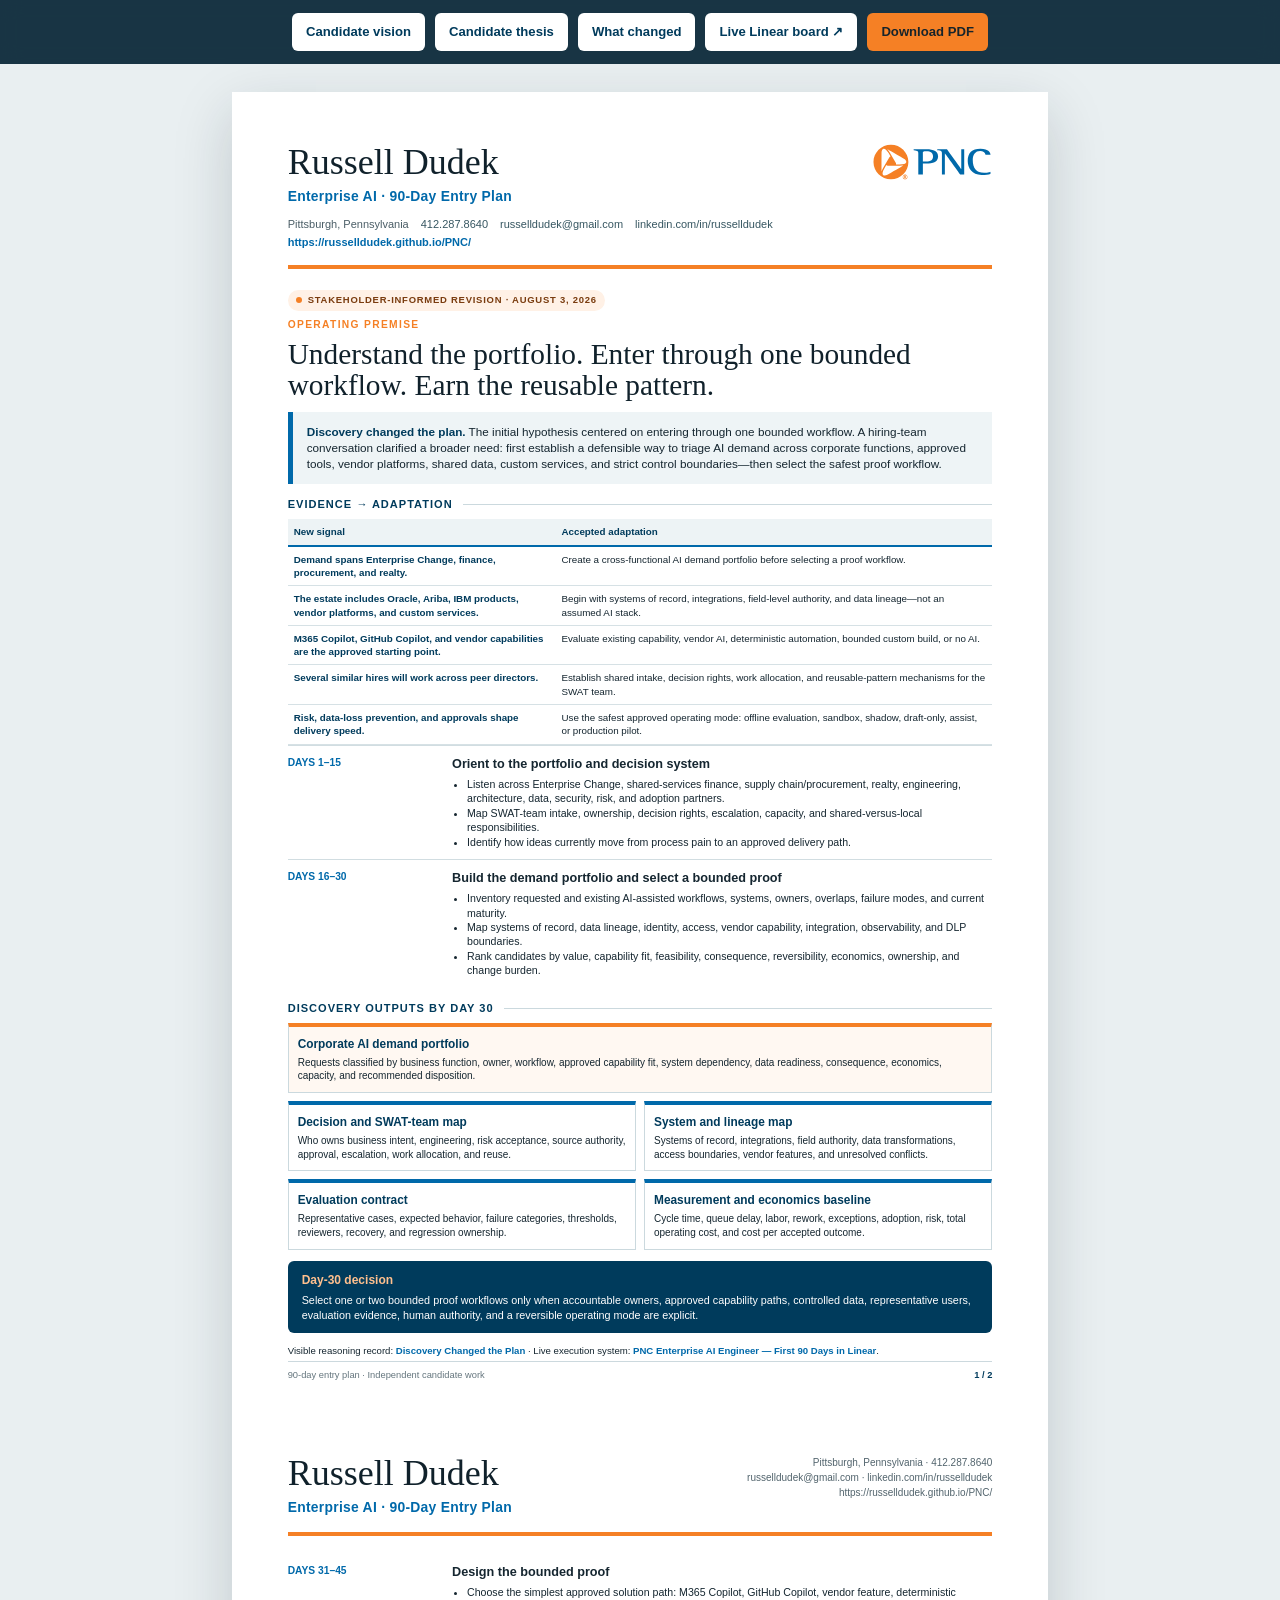
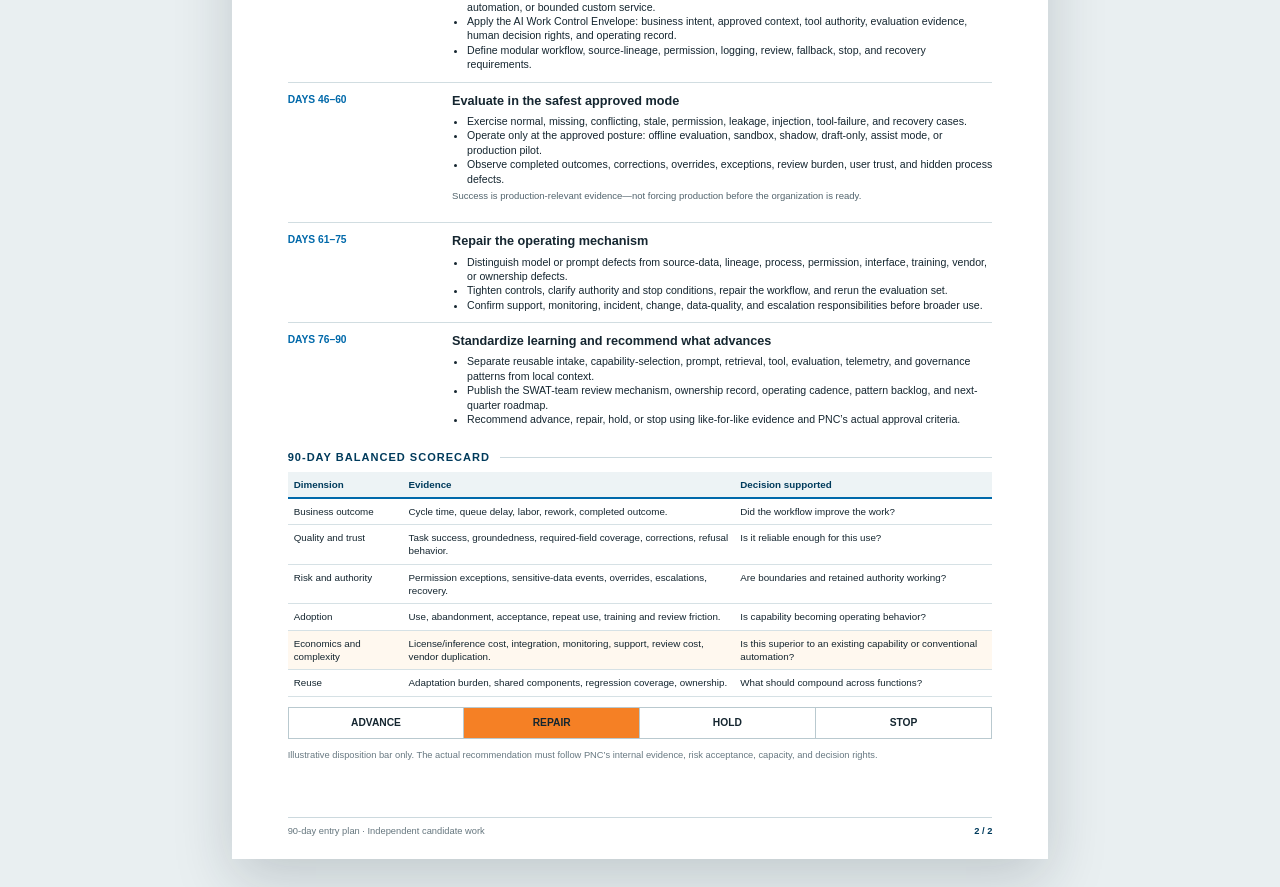
==== commit d70cca26: "Link 90-day plan to live Linear execution board" ====
--- a/90-day-plan.html
+++ b/90-day-plan.html
@@ -1,4 +1,4 @@
-<!doctype html><html lang="en"><head><meta charset="utf-8"><meta name="viewport" content="width=device-width,initial-scale=1"><meta name="description" content="Independent PNC candidate document by Russell Dudek."><title>Russell Dudek | PNC 90-Day Plan</title><link rel="stylesheet" href="documents.css"></head><body><nav class="doc-actions" aria-label="Document actions"><a href="index.html">Candidate vision</a><a href="interview-learning-delta.html">Interview learning delta</a><a class="primary" href="docs/Russell-Dudek-PNC-90-Day-Plan.pdf" download>Download PDF</a></nav>
+<!doctype html><html lang="en"><head><meta charset="utf-8"><meta name="viewport" content="width=device-width,initial-scale=1"><meta name="description" content="Independent PNC candidate document by Russell Dudek."><title>Russell Dudek | PNC 90-Day Plan</title><link rel="stylesheet" href="documents.css"></head><body><nav class="doc-actions" aria-label="Document actions"><a href="index.html">Candidate vision</a><a href="interview-brief.html">Candidate thesis</a><a href="interview-learning-delta.html">What changed</a><a href="https://linear.app/dudexos/project/pnc-enterprise-ai-engineer-first-90-days-b0377c935a3d/overview" target="_blank" rel="noopener">Live Linear board ↗</a><a class="primary" href="docs/Russell-Dudek-PNC-90-Day-Plan.pdf" download>Download PDF</a></nav>
 <main class="document">
 <section class="page"><header class="doc-header"><div><h1 class="doc-name">Russell Dudek</h1><p class="doc-role">Enterprise AI · 90-Day Entry Plan</p><div class="contact-line"><span>Pittsburgh, Pennsylvania</span><a href="tel:+14122878640">412.287.8640</a><a href="mailto:russelldudek@gmail.com">russelldudek@gmail.com</a><a href="https://www.linkedin.com/in/russelldudek">linkedin.com/in/russelldudek</a><a class="vision-url" href="https://russelldudek.github.io/PNC/">https://russelldudek.github.io/PNC/</a></div></div><img class="doc-logo" src="assets/brand/pnc-logo.svg" alt="PNC"></header>
 <div class="revision-label">Stakeholder-informed revision · August 3, 2026</div><p class="doc-kicker">Operating premise</p><h2 class="doc-title">Understand the portfolio. Enter through one bounded workflow. Earn the reusable pattern.</h2>
@@ -10,7 +10,7 @@
 <h2 class="section-title">Discovery outputs by day 30</h2>
 <div class="review-grid"><div class="review-card featured"><h3>Corporate AI demand portfolio</h3><p>Requests classified by business function, owner, workflow, approved capability fit, system dependency, data readiness, consequence, economics, capacity, and recommended disposition.</p></div><div class="review-card"><h3>Decision and SWAT-team map</h3><p>Who owns business intent, engineering, risk acceptance, source authority, approval, escalation, work allocation, and reuse.</p></div><div class="review-card"><h3>System and lineage map</h3><p>Systems of record, integrations, field authority, data transformations, access boundaries, vendor features, and unresolved conflicts.</p></div><div class="review-card"><h3>Evaluation contract</h3><p>Representative cases, expected behavior, failure categories, thresholds, reviewers, recovery, and regression ownership.</p></div><div class="review-card"><h3>Measurement and economics baseline</h3><p>Cycle time, queue delay, labor, rework, exceptions, adoption, risk, total operating cost, and cost per accepted outcome.</p></div></div>
 <div class="callout"><h3>Day-30 decision</h3><p>Select one or two bounded proof workflows only when accountable owners, approved capability paths, controlled data, representative users, evaluation evidence, human authority, and a reversible operating mode are explicit.</p></div>
-<p class="link-note">See the visible reasoning record: <a href="interview-learning-delta.html">Discovery Changed the Plan</a>.</p>
+<p class="link-note">Visible reasoning record: <a href="interview-learning-delta.html">Discovery Changed the Plan</a> · Live execution system: <a href="https://linear.app/dudexos/project/pnc-enterprise-ai-engineer-first-90-days-b0377c935a3d/overview">PNC Enterprise AI Engineer — First 90 Days in Linear</a>.</p>
 <footer class="page-footer"><span>90-day entry plan · Independent candidate work</span><span class="page-number">1 / 2</span></footer></section>
 <section class="page continuation"><header class="doc-header"><div><h1 class="doc-name">Russell Dudek</h1><p class="doc-role">Enterprise AI · 90-Day Entry Plan</p></div><div class="mini-contact">Pittsburgh, Pennsylvania · 412.287.8640<br>russelldudek@gmail.com · linkedin.com/in/russelldudek<br>https://russelldudek.github.io/PNC/</div></header>
 <div class="phase-row"><div class="phase-badge">DAYS 31–45</div><div><h3>Design the bounded proof</h3><ul><li>Choose the simplest approved solution path: M365 Copilot, GitHub Copilot, vendor feature, deterministic automation, or bounded custom service.</li><li>Apply the AI Work Control Envelope: business intent, approved context, tool authority, evaluation evidence, human decision rights, and operating record.</li><li>Define modular workflow, source-lineage, permission, logging, review, fallback, stop, and recovery requirements.</li></ul></div></div>
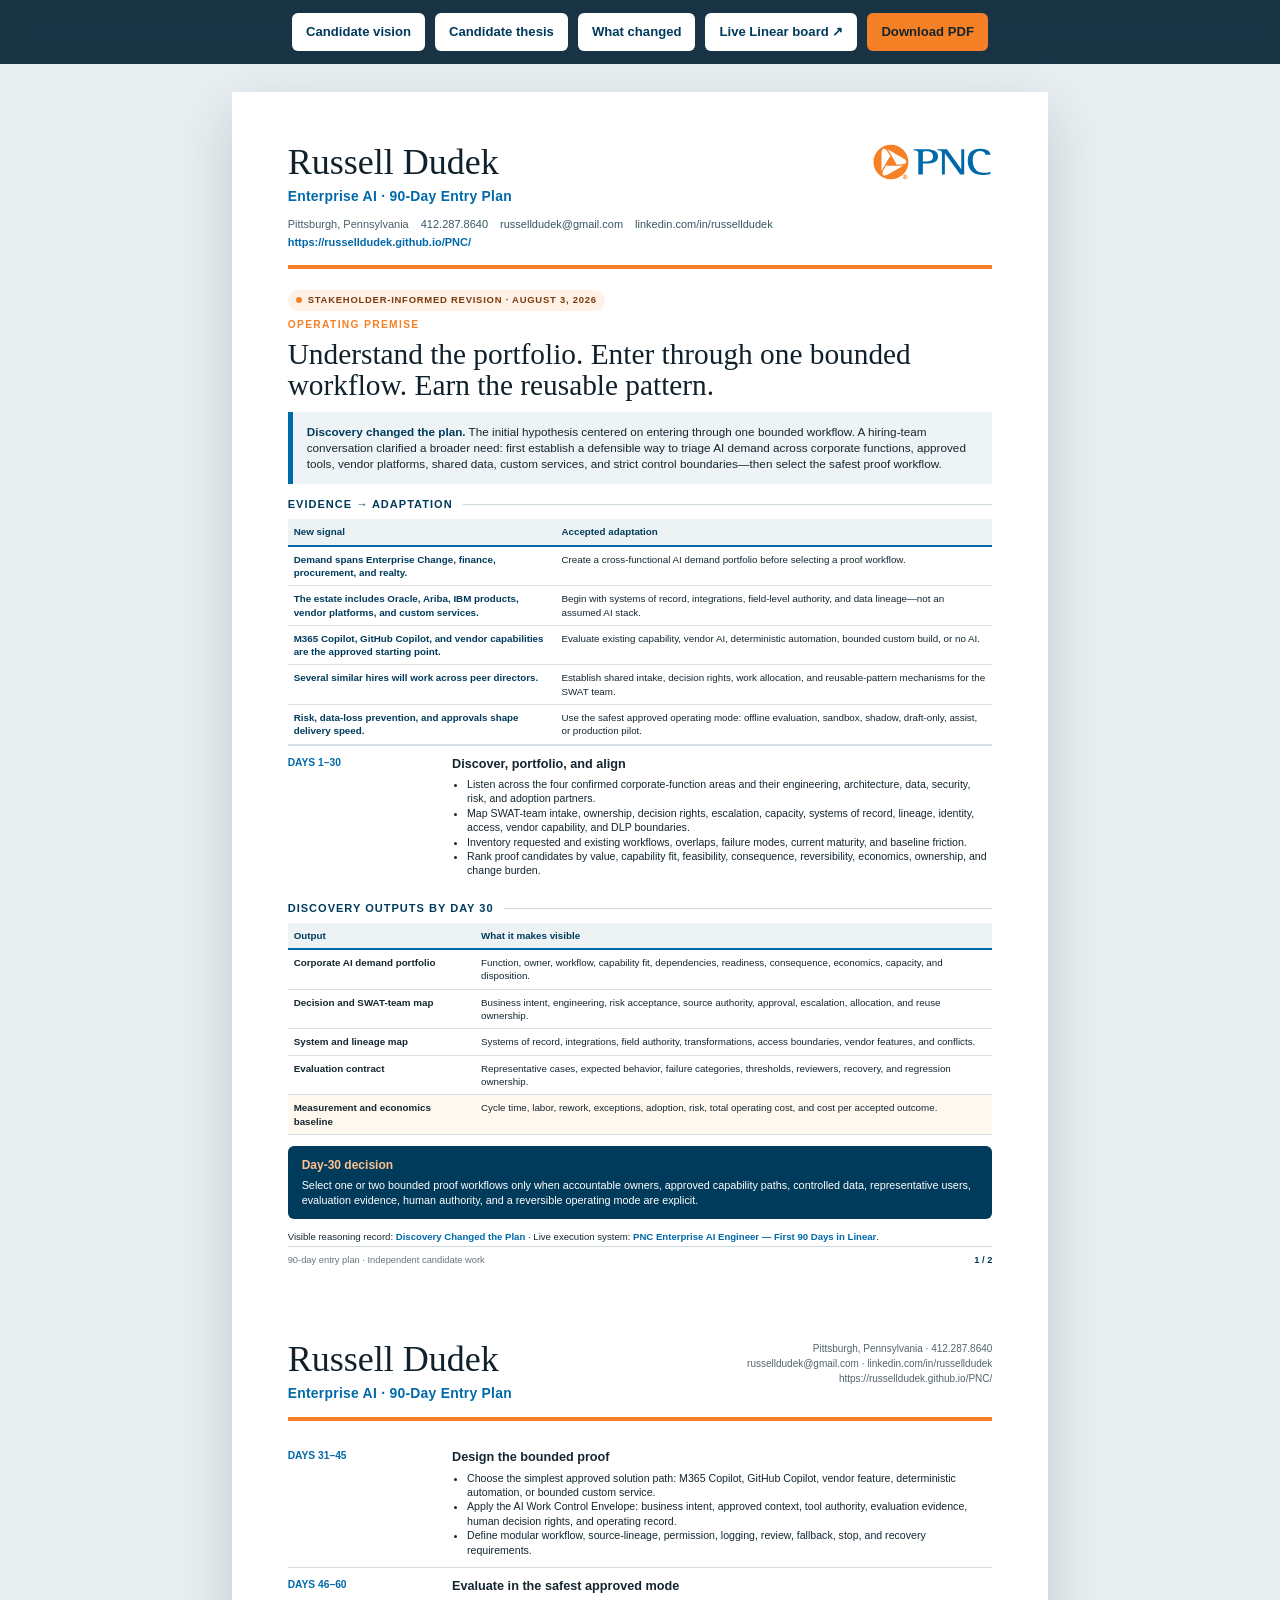
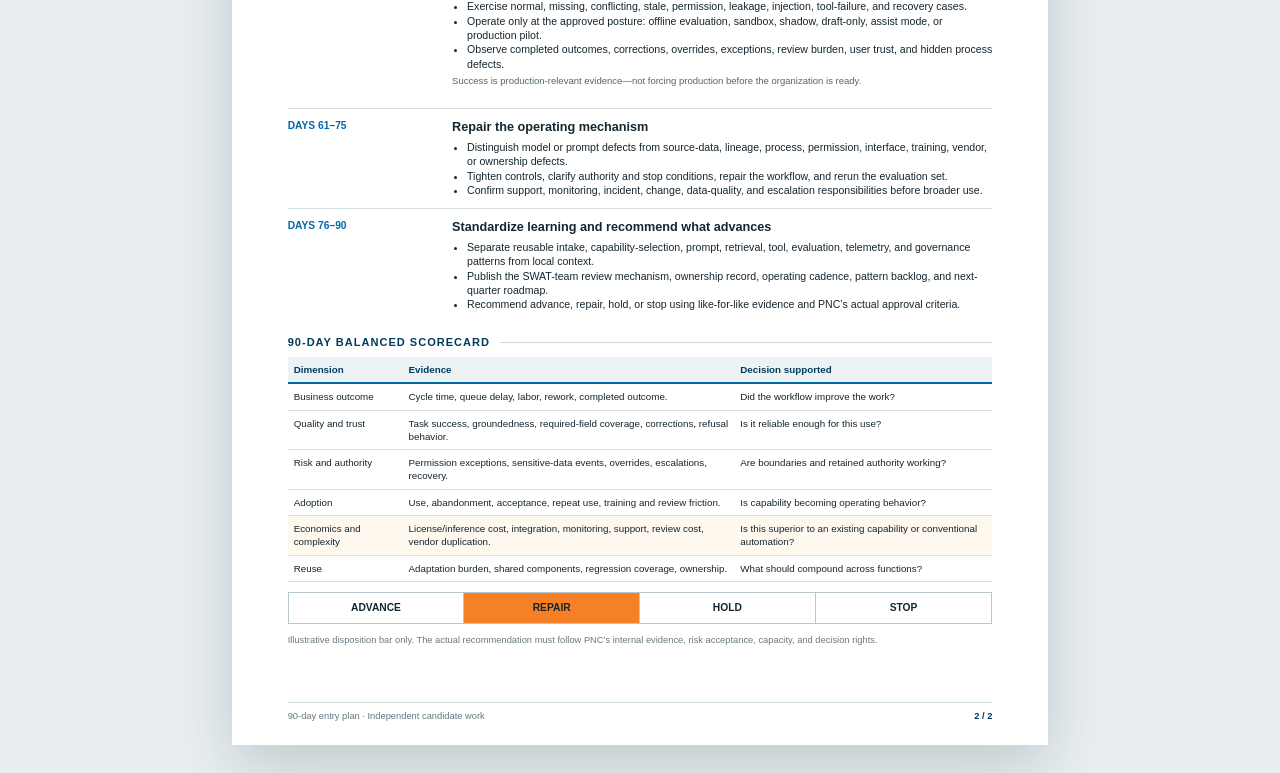
==== commit 5ebdc43e: "Finalize compact two-page Linear-linked entry plan" ====
--- a/90-day-plan.html
+++ b/90-day-plan.html
@@ -1,14 +1,31 @@
-<!doctype html><html lang="en"><head><meta charset="utf-8"><meta name="viewport" content="width=device-width,initial-scale=1"><meta name="description" content="Independent PNC candidate document by Russell Dudek."><title>Russell Dudek | PNC 90-Day Plan</title><link rel="stylesheet" href="documents.css"></head><body><nav class="doc-actions" aria-label="Document actions"><a href="index.html">Candidate vision</a><a href="interview-brief.html">Candidate thesis</a><a href="interview-learning-delta.html">What changed</a><a href="https://linear.app/dudexos/project/pnc-enterprise-ai-engineer-first-90-days-b0377c935a3d/overview" target="_blank" rel="noopener">Live Linear board ↗</a><a class="primary" href="docs/Russell-Dudek-PNC-90-Day-Plan.pdf" download>Download PDF</a></nav>
+<!doctype html><html lang="en"><head><meta charset="utf-8"><meta name="viewport" content="width=device-width,initial-scale=1"><meta name="description" content="Independent PNC candidate document by Russell Dudek."><title>Russell Dudek | PNC 90-Day Plan</title><link rel="stylesheet" href="documents.css"><style>
+@media print{
+.page:first-child{padding-top:.44in}
+.page:first-child .doc-header{padding-bottom:10px;margin-bottom:11px}
+.page:first-child .revision-label{margin-bottom:4px;padding:3px 7px}
+.page:first-child .doc-kicker{margin-bottom:4px}
+.page:first-child .doc-title{font-size:19.5pt;margin-bottom:8px}
+.page:first-child .summary-box{padding:9px 11px;margin-bottom:7px;font-size:8.1pt}
+.page:first-child .section-title{margin:8px 0 4px}
+.page:first-child .matrix{font-size:7pt}
+.page:first-child .matrix th,.page:first-child .matrix td{padding:4px 5px}
+.page:first-child .phase-row{padding:7px 0}
+.page:first-child .phase-row h3{margin-bottom:2px}
+.page:first-child .phase-row ul{font-size:7.45pt}
+.page:first-child .callout{padding:8px 11px;margin:7px 0}
+.page:first-child .callout p{font-size:7.7pt}
+.page:first-child .link-note{margin-top:4px;font-size:6.7pt}
+}
+</style></head><body><nav class="doc-actions" aria-label="Document actions"><a href="index.html">Candidate vision</a><a href="interview-brief.html">Candidate thesis</a><a href="interview-learning-delta.html">What changed</a><a href="https://linear.app/dudexos/project/pnc-enterprise-ai-engineer-first-90-days-b0377c935a3d/overview" target="_blank" rel="noopener">Live Linear board ↗</a><a class="primary" href="docs/Russell-Dudek-PNC-90-Day-Plan.pdf" download>Download PDF</a></nav>
 <main class="document">
 <section class="page"><header class="doc-header"><div><h1 class="doc-name">Russell Dudek</h1><p class="doc-role">Enterprise AI · 90-Day Entry Plan</p><div class="contact-line"><span>Pittsburgh, Pennsylvania</span><a href="tel:+14122878640">412.287.8640</a><a href="mailto:russelldudek@gmail.com">russelldudek@gmail.com</a><a href="https://www.linkedin.com/in/russelldudek">linkedin.com/in/russelldudek</a><a class="vision-url" href="https://russelldudek.github.io/PNC/">https://russelldudek.github.io/PNC/</a></div></div><img class="doc-logo" src="assets/brand/pnc-logo.svg" alt="PNC"></header>
 <div class="revision-label">Stakeholder-informed revision · August 3, 2026</div><p class="doc-kicker">Operating premise</p><h2 class="doc-title">Understand the portfolio. Enter through one bounded workflow. Earn the reusable pattern.</h2>
 <div class="summary-box"><strong>Discovery changed the plan.</strong> The initial hypothesis centered on entering through one bounded workflow. A hiring-team conversation clarified a broader need: first establish a defensible way to triage AI demand across corporate functions, approved tools, vendor platforms, shared data, custom services, and strict control boundaries—then select the safest proof workflow.</div>
 <h2 class="section-title">Evidence → adaptation</h2>
 <table class="matrix delta-table"><tr><th>New signal</th><th>Accepted adaptation</th></tr><tr><td>Demand spans Enterprise Change, finance, procurement, and realty.</td><td>Create a cross-functional AI demand portfolio before selecting a proof workflow.</td></tr><tr><td>The estate includes Oracle, Ariba, IBM products, vendor platforms, and custom services.</td><td>Begin with systems of record, integrations, field-level authority, and data lineage—not an assumed AI stack.</td></tr><tr><td>M365 Copilot, GitHub Copilot, and vendor capabilities are the approved starting point.</td><td>Evaluate existing capability, vendor AI, deterministic automation, bounded custom build, or no AI.</td></tr><tr><td>Several similar hires will work across peer directors.</td><td>Establish shared intake, decision rights, work allocation, and reusable-pattern mechanisms for the SWAT team.</td></tr><tr><td>Risk, data-loss prevention, and approvals shape delivery speed.</td><td>Use the safest approved operating mode: offline evaluation, sandbox, shadow, draft-only, assist, or production pilot.</td></tr></table>
-<div class="phase-row"><div class="phase-badge">DAYS 1–15</div><div><h3>Orient to the portfolio and decision system</h3><ul><li>Listen across Enterprise Change, shared-services finance, supply chain/procurement, realty, engineering, architecture, data, security, risk, and adoption partners.</li><li>Map SWAT-team intake, ownership, decision rights, escalation, capacity, and shared-versus-local responsibilities.</li><li>Identify how ideas currently move from process pain to an approved delivery path.</li></ul></div></div>
-<div class="phase-row"><div class="phase-badge">DAYS 16–30</div><div><h3>Build the demand portfolio and select a bounded proof</h3><ul><li>Inventory requested and existing AI-assisted workflows, systems, owners, overlaps, failure modes, and current maturity.</li><li>Map systems of record, data lineage, identity, access, vendor capability, integration, observability, and DLP boundaries.</li><li>Rank candidates by value, capability fit, feasibility, consequence, reversibility, economics, ownership, and change burden.</li></ul></div></div>
+<div class="phase-row"><div class="phase-badge">DAYS 1–30</div><div><h3>Discover, portfolio, and align</h3><ul><li>Listen across the four confirmed corporate-function areas and their engineering, architecture, data, security, risk, and adoption partners.</li><li>Map SWAT-team intake, ownership, decision rights, escalation, capacity, systems of record, lineage, identity, access, vendor capability, and DLP boundaries.</li><li>Inventory requested and existing workflows, overlaps, failure modes, current maturity, and baseline friction.</li><li>Rank proof candidates by value, capability fit, feasibility, consequence, reversibility, economics, ownership, and change burden.</li></ul></div></div>
 <h2 class="section-title">Discovery outputs by day 30</h2>
-<div class="review-grid"><div class="review-card featured"><h3>Corporate AI demand portfolio</h3><p>Requests classified by business function, owner, workflow, approved capability fit, system dependency, data readiness, consequence, economics, capacity, and recommended disposition.</p></div><div class="review-card"><h3>Decision and SWAT-team map</h3><p>Who owns business intent, engineering, risk acceptance, source authority, approval, escalation, work allocation, and reuse.</p></div><div class="review-card"><h3>System and lineage map</h3><p>Systems of record, integrations, field authority, data transformations, access boundaries, vendor features, and unresolved conflicts.</p></div><div class="review-card"><h3>Evaluation contract</h3><p>Representative cases, expected behavior, failure categories, thresholds, reviewers, recovery, and regression ownership.</p></div><div class="review-card"><h3>Measurement and economics baseline</h3><p>Cycle time, queue delay, labor, rework, exceptions, adoption, risk, total operating cost, and cost per accepted outcome.</p></div></div>
+<table class="matrix"><tr><th>Output</th><th>What it makes visible</th></tr><tr><td><b>Corporate AI demand portfolio</b></td><td>Function, owner, workflow, capability fit, dependencies, readiness, consequence, economics, capacity, and disposition.</td></tr><tr><td><b>Decision and SWAT-team map</b></td><td>Business intent, engineering, risk acceptance, source authority, approval, escalation, allocation, and reuse ownership.</td></tr><tr><td><b>System and lineage map</b></td><td>Systems of record, integrations, field authority, transformations, access boundaries, vendor features, and conflicts.</td></tr><tr><td><b>Evaluation contract</b></td><td>Representative cases, expected behavior, failure categories, thresholds, reviewers, recovery, and regression ownership.</td></tr><tr class="economics-row"><td><b>Measurement and economics baseline</b></td><td>Cycle time, labor, rework, exceptions, adoption, risk, total operating cost, and cost per accepted outcome.</td></tr></table>
 <div class="callout"><h3>Day-30 decision</h3><p>Select one or two bounded proof workflows only when accountable owners, approved capability paths, controlled data, representative users, evaluation evidence, human authority, and a reversible operating mode are explicit.</p></div>
 <p class="link-note">Visible reasoning record: <a href="interview-learning-delta.html">Discovery Changed the Plan</a> · Live execution system: <a href="https://linear.app/dudexos/project/pnc-enterprise-ai-engineer-first-90-days-b0377c935a3d/overview">PNC Enterprise AI Engineer — First 90 Days in Linear</a>.</p>
 <footer class="page-footer"><span>90-day entry plan · Independent candidate work</span><span class="page-number">1 / 2</span></footer></section>
@@ -20,4 +37,4 @@
 <h2 class="section-title">90-day balanced scorecard</h2>
 <table class="matrix"><tr><th>Dimension</th><th>Evidence</th><th>Decision supported</th></tr><tr><td>Business outcome</td><td>Cycle time, queue delay, labor, rework, completed outcome.</td><td>Did the workflow improve the work?</td></tr><tr><td>Quality and trust</td><td>Task success, groundedness, required-field coverage, corrections, refusal behavior.</td><td>Is it reliable enough for this use?</td></tr><tr><td>Risk and authority</td><td>Permission exceptions, sensitive-data events, overrides, escalations, recovery.</td><td>Are boundaries and retained authority working?</td></tr><tr><td>Adoption</td><td>Use, abandonment, acceptance, repeat use, training and review friction.</td><td>Is capability becoming operating behavior?</td></tr><tr class="economics-row"><td>Economics and complexity</td><td>License/inference cost, integration, monitoring, support, review cost, vendor duplication.</td><td>Is this superior to an existing capability or conventional automation?</td></tr><tr><td>Reuse</td><td>Adaptation burden, shared components, regression coverage, ownership.</td><td>What should compound across functions?</td></tr></table>
 <div class="decision-bar"><div>ADVANCE</div><div class="active">REPAIR</div><div>HOLD</div><div>STOP</div></div><p class="public-note">Illustrative disposition bar only. The actual recommendation must follow PNC’s internal evidence, risk acceptance, capacity, and decision rights.</p>
-<footer class="page-footer"><span>90-day entry plan · Independent candidate work</span><span class="page-number">2 / 2</span></footer></section></main></body></html>
+<footer class="page-footer"><span>90-day entry plan · Independent candidate work</span><span class="page-number">2 / 2</span></footer></section></main></body></html>
